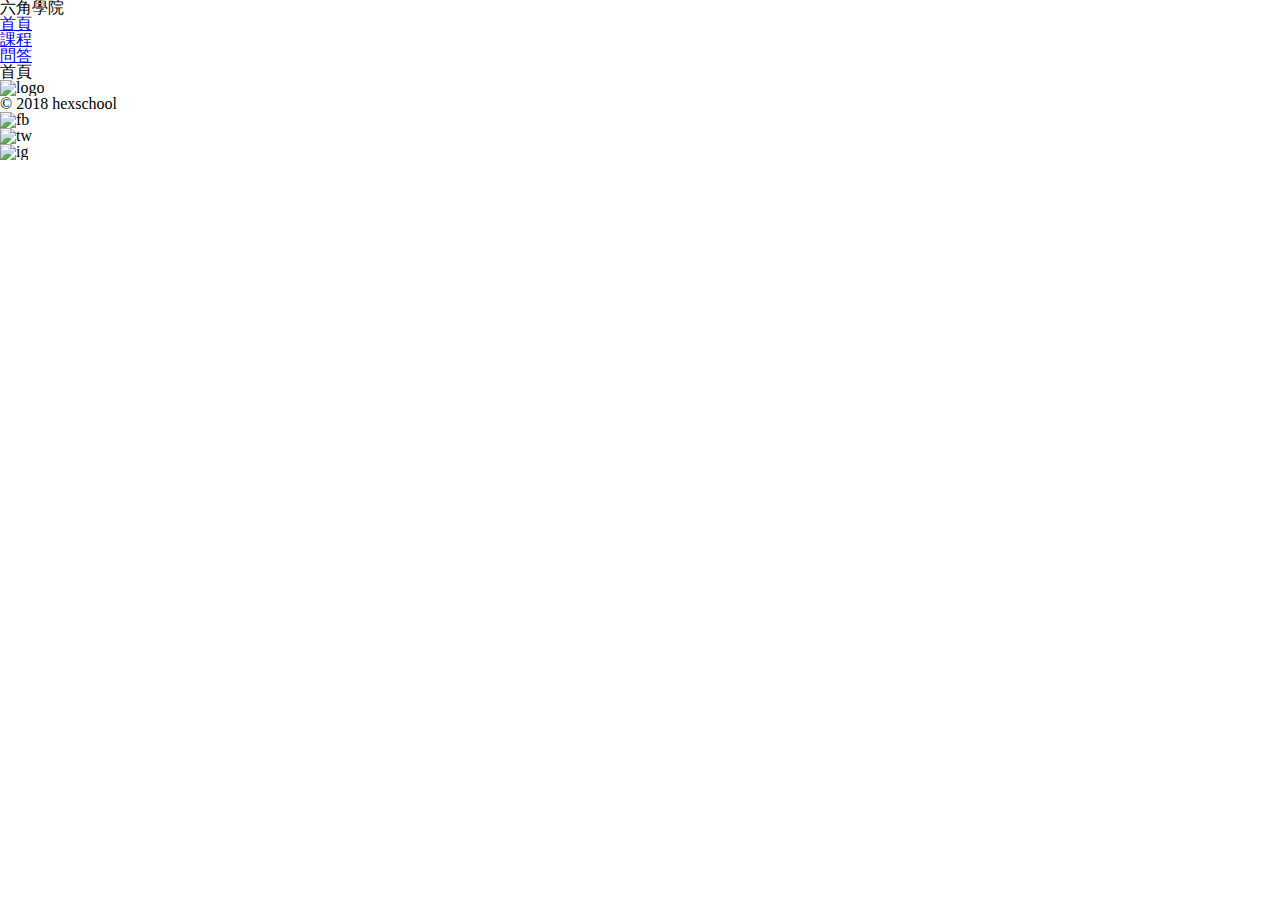
==== index.html @ e538d42d "Update index.html" ====
<!DOCTYPE html>
<html lang="en">
<head>
    <meta charset="UTF-8">
    <meta http-equiv="X-UA-Compatible" content="IE=edge">
    <meta name="viewport" content="width=device-width, initial-scale=1.0">
    <meta name="description" content="六角學院，從無到有學會網頁設計">
    <title>六角學院</title>
    <link rel="shortcut icon" href="https://lifaa12.github.io/html-css-2/favicon.ico">
    <link rel="stylesheet" href="css/style.css">
</head>
<body>
    <div class="wrap">
        <div class="navbar">
            <h1>六角學院</h1>
            <ul class="menu">
                <li><a href="index.html">首頁</a></li>
                <li><a href="course.html">課程</a></li>
                <li><a href="faq.html">問答</a></li>
            </ul>
        </div>
        首頁
        <div class="footer">
            <div class="footerlogo">
                <img src="https://raw.githubusercontent.com/hexschool/HTMLHWSource/master/mutiplePage/logo.png" alt="logo">
                <p>© 2018 hexschool</p>    
            </div>
            <ul class="footericon">
                <li><img src="https://raw.githubusercontent.com/hexschool/HTMLHWSource/master/mutiplePage/fb.png" alt="fb"></li>
                <li><img src="https://raw.githubusercontent.com/hexschool/HTMLHWSource/master/mutiplePage/tw.png" alt="tw"></li>
                <li><img src="https://raw.githubusercontent.com/hexschool/HTMLHWSource/master/mutiplePage/ig.png" alt="ig"></li>
            </ul>
        </div>
    </div>
</body>
</html>
---- css/style.css ----
/* css reset */
/* http://meyerweb.com/eric/tools/css/reset/ 
   v2.0 | 20110126
   License: none (public domain)
*/

html, body, div, span, applet, object, iframe,
h1, h2, h3, h4, h5, h6, p, blockquote, pre,
a, abbr, acronym, address, big, cite, code,
del, dfn, em, img, ins, kbd, q, s, samp,
small, strike, strong, sub, sup, tt, var,
b, u, i, center,
dl, dt, dd, ol, ul, li,
fieldset, form, label, legend,
table, caption, tbody, tfoot, thead, tr, th, td,
article, aside, canvas, details, embed, 
figure, figcaption, footer, header, hgroup, 
menu, nav, output, ruby, section, summary,
time, mark, audio, video {
	margin: 0;
	padding: 0;
	border: 0;
	font-size: 100%;
	font: inherit;
	vertical-align: baseline;
}
/* HTML5 display-role reset for older browsers */
article, aside, details, figcaption, figure, 
footer, header, hgroup, menu, nav, section {
	display: block;
}
body {
	line-height: 1;
}
ol, ul {
	list-style: none;
}
blockquote, q {
	quotes: none;
}
blockquote:before, blockquote:after,
q:before, q:after {
	content: '';
	content: none;
}
table {
	border-collapse: collapse;
	border-spacing: 0;
}
/* layout */
*,*:before,*:after{
    box-sizing: border-box;
  }
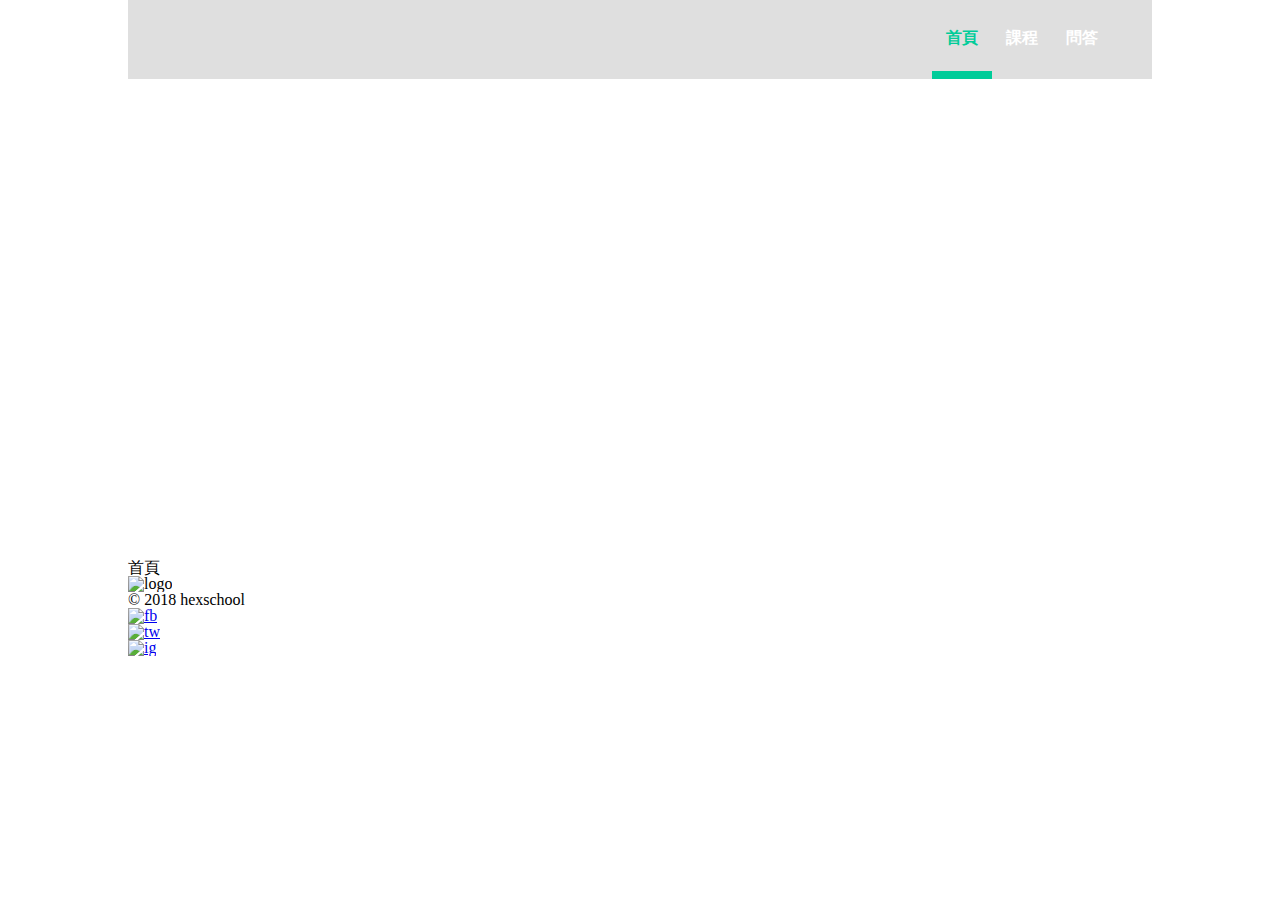
==== commit e4821351: "navbar" ====
--- a/index.html
+++ b/index.html
@@ -6,18 +6,20 @@
     <meta name="viewport" content="width=device-width, initial-scale=1.0">
     <meta name="description" content="六角學院，從無到有學會網頁設計">
     <title>六角學院</title>
-    <link rel="shortcut icon" href="https://lifaa12.github.io/html-css-2/favicon.ico">
+    <link rel="shortcut icon" href="./img/favicon.ico">
     <link rel="stylesheet" href="css/style.css">
 </head>
 <body>
     <div class="wrap">
-        <div class="navbar">
-            <h1>六角學院</h1>
-            <ul class="menu">
-                <li><a href="index.html">首頁</a></li>
-                <li><a href="course.html">課程</a></li>
-                <li><a href="faq.html">問答</a></li>
-            </ul>
+        <div class="h-banner">
+            <div class="navbar">
+                <h1><a href="index.html">六角學院</a></h1>
+                <ul class="menu">
+                    <li class="m-color"><a href="index.html">首頁</a></li>
+                    <li><a href="course.html">課程</a></li>
+                    <li><a href="faq.html">問答</a></li>
+                </ul>
+            </div>
         </div>
         首頁
         <div class="footer">
@@ -26,9 +28,9 @@
                 <p>© 2018 hexschool</p>    
             </div>
             <ul class="footericon">
-                <li><img src="https://raw.githubusercontent.com/hexschool/HTMLHWSource/master/mutiplePage/fb.png" alt="fb"></li>
-                <li><img src="https://raw.githubusercontent.com/hexschool/HTMLHWSource/master/mutiplePage/tw.png" alt="tw"></li>
-                <li><img src="https://raw.githubusercontent.com/hexschool/HTMLHWSource/master/mutiplePage/ig.png" alt="ig"></li>
+                <li><a href="https://zh-tw.facebook.com/" target="_blank"><img src="https://raw.githubusercontent.com/hexschool/HTMLHWSource/master/mutiplePage/fb.png" alt="fb"></a></li>
+                <li><a href="https://twitter.com/?lang=zh-Hant" target="_blank"><img src="https://raw.githubusercontent.com/hexschool/HTMLHWSource/master/mutiplePage/tw.png" alt="tw"></a></li>
+                <li><a href="https://www.instagram.com/" target="_blank"><img src="https://raw.githubusercontent.com/hexschool/HTMLHWSource/master/mutiplePage/ig.png" alt="ig"></a></li>
             </ul>
         </div>
     </div>
--- a/css/style.css
+++ b/css/style.css
@@ -51,3 +51,66 @@
 *,*:before,*:after{
     box-sizing: border-box;
   }
+.wrap{
+	width: 1024px;
+	margin: 0 auto;
+}
+.navbar{
+	display: flex;
+	justify-content: space-between;
+	padding: 20px 40px 0px 40px;
+	background: #99999950;
+}
+.navbar h1 a{
+	display: block;
+	background-image: url(https://raw.githubusercontent.com/hexschool/HTMLHWSource/master/mutiplePage/logo.png);
+	width: 182px;
+	height: 36px;
+	text-indent: 101%;
+	overflow: hidden;
+	white-space: nowrap;
+}
+.menu{
+	display: flex;
+}
+.menu li a{
+	display: block;
+	width: 60px;
+	padding-top: 10px;
+	padding-bottom: 25px;
+	color: #fff;
+	text-decoration: none;
+	font-weight: bold;
+	border-bottom: 8px solid transparent;
+	text-align: center;
+}
+.menu li a:hover{
+	color: #00cc99;
+}
+.menu .m-color a{
+	color: #00cc99;
+	border-bottom: 8px solid #00cc99;
+}
+
+
+/* index */
+.h-banner{
+	width: 1024px;
+	height: 560px;
+	background-image: url(https://raw.githubusercontent.com/hexschool/HTMLHWSource/master/mutiplePage/bg_index.png);
+}
+
+
+/* course */
+.c-banner{
+	width: 1024px;
+	height: 560px;
+	background-image: url(https://raw.githubusercontent.com/hexschool/HTMLHWSource/master/mutiplePage/bg_course.png);
+}
+
+/* faq */
+.f-banner{
+	width: 1024px;
+	height: 560px;
+	background-image: url(https://raw.githubusercontent.com/hexschool/HTMLHWSource/master/mutiplePage/bg_QA.png);
+}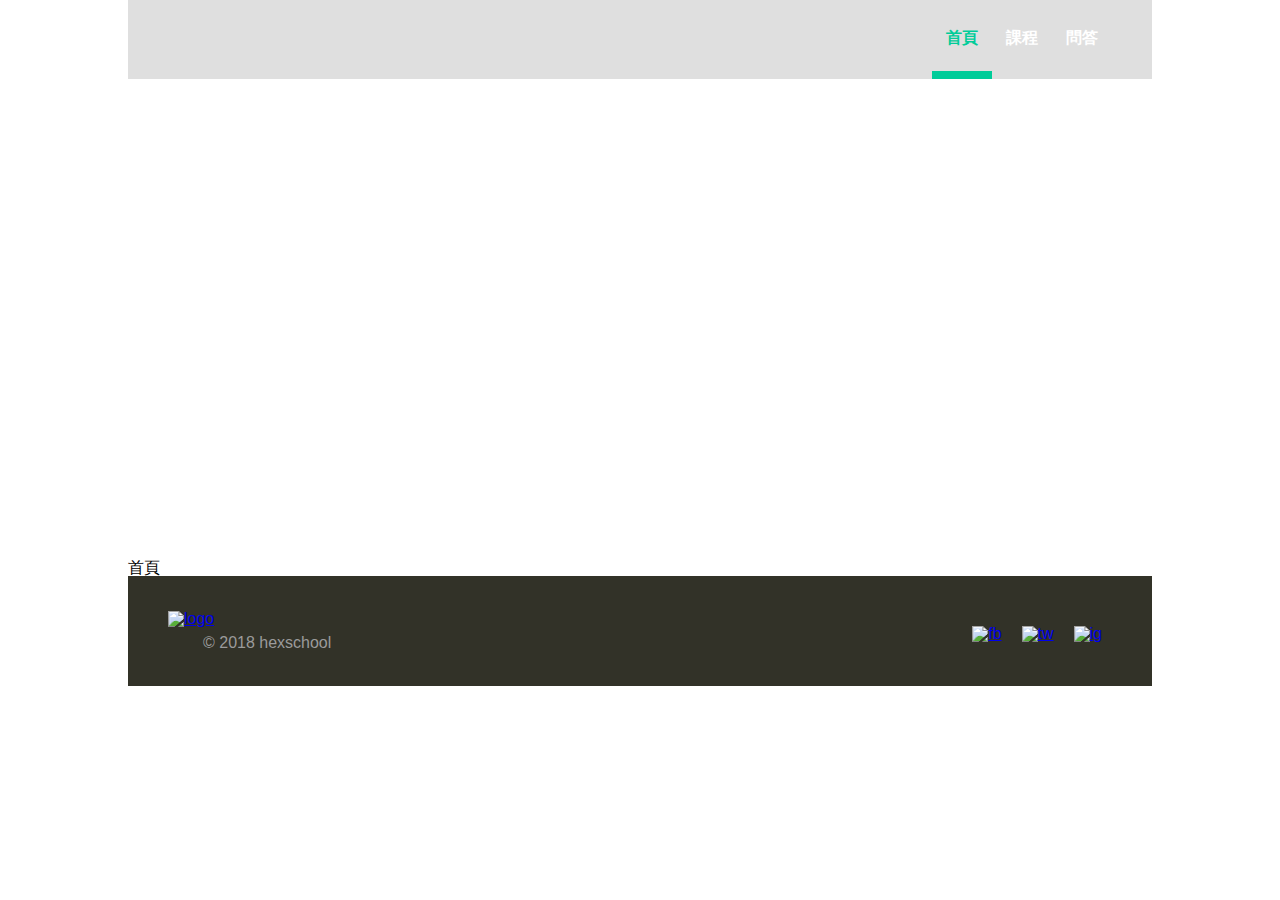
==== commit d7fe2034: "footer" ====
--- a/index.html
+++ b/index.html
@@ -24,7 +24,7 @@
         首頁
         <div class="footer">
             <div class="footerlogo">
-                <img src="https://raw.githubusercontent.com/hexschool/HTMLHWSource/master/mutiplePage/logo.png" alt="logo">
+                <a href="index.html"><img src="https://raw.githubusercontent.com/hexschool/HTMLHWSource/master/mutiplePage/logo.png" alt="logo"></a>
                 <p>© 2018 hexschool</p>    
             </div>
             <ul class="footericon">
--- a/css/style.css
+++ b/css/style.css
@@ -51,6 +51,9 @@
 *,*:before,*:after{
     box-sizing: border-box;
   }
+body{
+	font-family: sans-serif;
+}
 .wrap{
 	width: 1024px;
 	margin: 0 auto;
@@ -91,8 +94,28 @@
 	color: #00cc99;
 	border-bottom: 8px solid #00cc99;
 }
-
-
+.footer{
+	display: flex;
+	justify-content: space-between;
+	background: #323228;
+	padding: 35px 40px;
+}
+.footerlogo p{
+	color: #9b9b9b;
+	margin-top: 8px;
+	margin-left: 35px;
+}
+.footericon{
+	display: flex;
+	margin-top: 15px;
+}
+.footericon li{
+	margin-left: 10px;
+	margin-right: 10px;
+}
+.footericon li:hover{
+	transform: scale(1.05);
+}
 /* index */
 .h-banner{
 	width: 1024px;
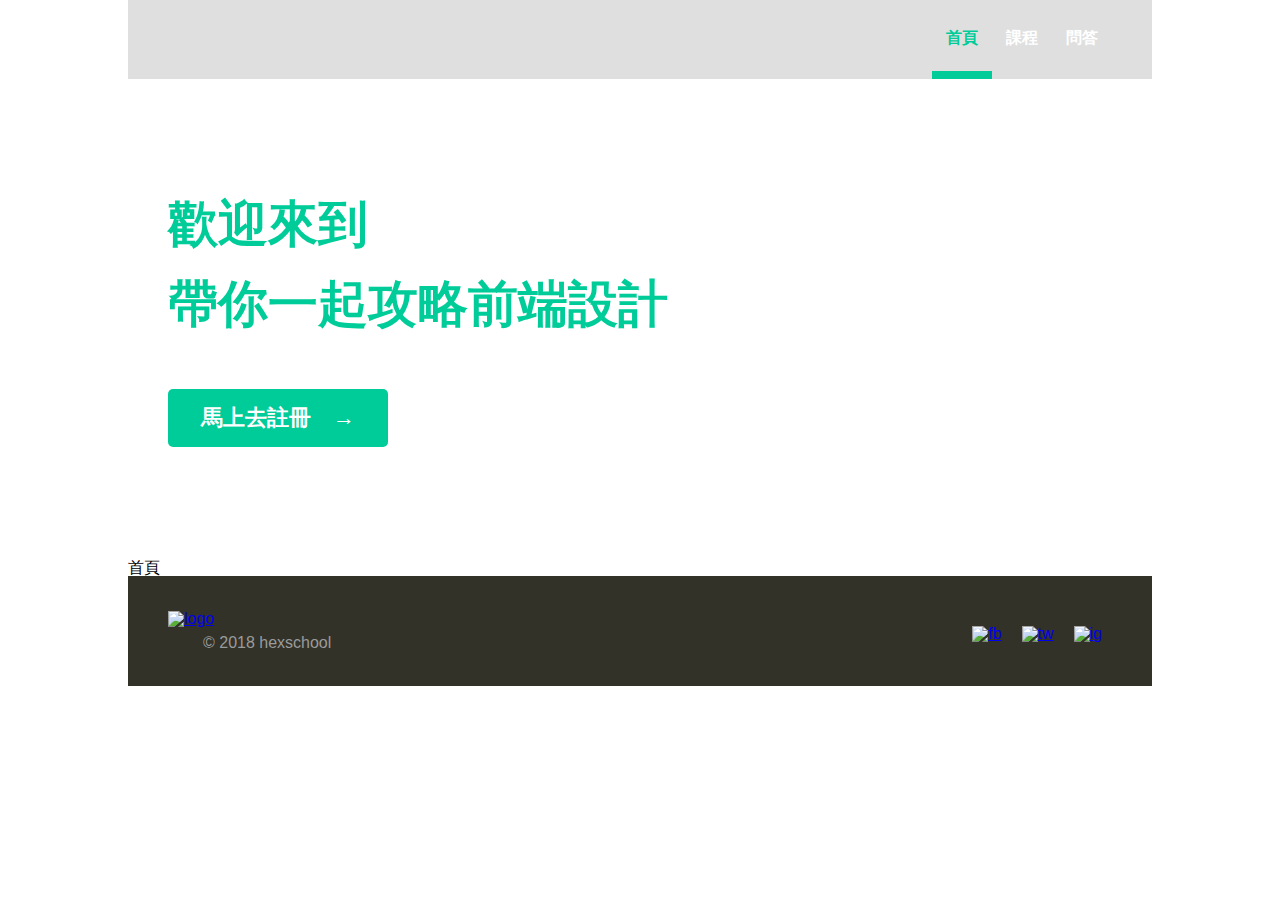
==== commit 381c79f2: "index-banner" ====
--- a/index.html
+++ b/index.html
@@ -11,7 +11,7 @@
 </head>
 <body>
     <div class="wrap">
-        <div class="h-banner">
+        <div class="i-banner">
             <div class="navbar">
                 <h1><a href="index.html">六角學院</a></h1>
                 <ul class="menu">
@@ -19,6 +19,10 @@
                     <li><a href="course.html">課程</a></li>
                     <li><a href="faq.html">問答</a></li>
                 </ul>
+            </div>
+            <div class="i-banner-text">
+                <h2>歡迎來到<span class="i-banner-tc">六角學院</span><br>帶你一起攻略前端設計</h2>
+                <a href="https://www.hexschool.com/courses/?category=all-courses" target="_blank" class="i-banner-btn">馬上去註冊&emsp;→</a>
             </div>
         </div>
         首頁
--- a/css/style.css
+++ b/css/style.css
@@ -114,16 +114,41 @@
 	margin-right: 10px;
 }
 .footericon li:hover{
-	transform: scale(1.05);
+	transform: scale(1.1);
 }
 /* index */
-.h-banner{
+.i-banner{
 	width: 1024px;
 	height: 560px;
 	background-image: url(https://raw.githubusercontent.com/hexschool/HTMLHWSource/master/mutiplePage/bg_index.png);
 }
-
-
+.i-banner-text{
+	margin: 105px;
+	margin-left: 40px;
+}
+.i-banner-text h2{
+	font-size: 50px;
+	line-height: 80px;
+	color: #00cc99;
+	font-weight: bold;
+	margin-bottom: 45px;
+}
+.i-banner-tc{
+	color: #fff;
+}
+.i-banner-btn{
+	display: block;
+	width: 220px;
+	text-align: center;
+	padding-top: 18px;
+	padding-bottom: 18px;
+	text-decoration: none;
+	font-size: 22px;
+	font-weight: bold;
+	color: #fff;
+	background: #00cc99;
+	border-radius: 5px;
+}
 /* course */
 .c-banner{
 	width: 1024px;
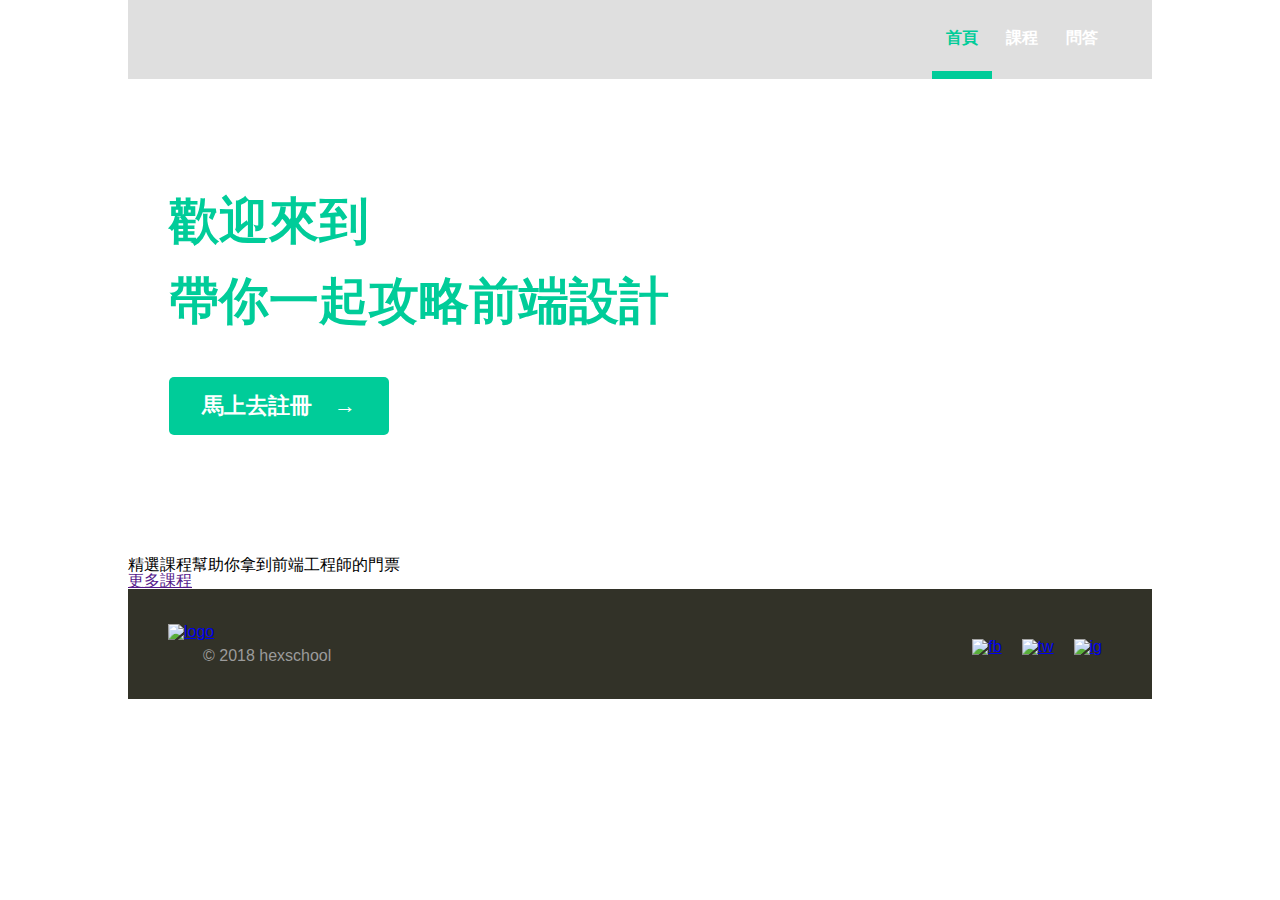
==== commit 0c80a571: "rwd環境建置" ====
--- a/index.html
+++ b/index.html
@@ -3,7 +3,7 @@
 <head>
     <meta charset="UTF-8">
     <meta http-equiv="X-UA-Compatible" content="IE=edge">
-    <meta name="viewport" content="width=device-width, initial-scale=1.0">
+    <meta name="viewport" content="width=device-width, initial-scale=1.0" />
     <meta name="description" content="六角學院，從無到有學會網頁設計">
     <title>六角學院</title>
     <link rel="shortcut icon" href="./img/favicon.ico">
@@ -25,7 +25,13 @@
                 <a href="https://www.hexschool.com/courses/?category=all-courses" target="_blank" class="i-banner-btn">馬上去註冊&emsp;→</a>
             </div>
         </div>
-        首頁
+        <div class="course-title">
+            <h2>精選課程<span class="course-title-2">幫助你拿到前端工程師的門票</span></h2>
+            <a href="">更多課程</a>
+        </div>
+        <div class="course">
+            
+        </div>
         <div class="footer">
             <div class="footerlogo">
                 <a href="index.html"><img src="https://raw.githubusercontent.com/hexschool/HTMLHWSource/master/mutiplePage/logo.png" alt="logo"></a>
--- a/css/style.css
+++ b/css/style.css
@@ -47,6 +47,10 @@
 	border-collapse: collapse;
 	border-spacing: 0;
 }
+img{
+	max-width: 100%;
+	height: auto;
+}
 /* layout */
 *,*:before,*:after{
     box-sizing: border-box;
@@ -55,7 +59,7 @@
 	font-family: sans-serif;
 }
 .wrap{
-	width: 1024px;
+	max-width: 1024px;
 	margin: 0 auto;
 }
 .navbar{
@@ -118,20 +122,22 @@
 }
 /* index */
 .i-banner{
-	width: 1024px;
-	height: 560px;
+	max-width: 1024px;
 	background-image: url(https://raw.githubusercontent.com/hexschool/HTMLHWSource/master/mutiplePage/bg_index.png);
+	background-size: cover;
+	background-repeat: no-repeat;
+	margin-bottom: 10px;
+	padding-bottom: 1%;
 }
 .i-banner-text{
-	margin: 105px;
-	margin-left: 40px;
+	margin: 10% 10% 10% 4%;
 }
 .i-banner-text h2{
 	font-size: 50px;
 	line-height: 80px;
 	color: #00cc99;
 	font-weight: bold;
-	margin-bottom: 45px;
+	margin-bottom: 4%;
 }
 .i-banner-tc{
 	color: #fff;
@@ -149,16 +155,48 @@
 	background: #00cc99;
 	border-radius: 5px;
 }
+@media (max-width: 768px){
+	.i-banner-text h2{
+		font-size: 30px;
+		line-height: 60px;
+	}
+	.i-banner-btn{
+		font-size: 18px;
+		width: 190px;
+		padding-top: 15px;
+		padding-bottom: 15px;
+	}
+}
+/* @media (max-width: 430px){
+	.i-banner-text h2{
+		font-size: 30px;
+		line-height: 60px;
+	}
+	.i-banner-btn{
+		font-size: 18px;
+		width: 190px;
+		padding-top: 15px;
+		padding-bottom: 15px;
+	}
+} */
 /* course */
 .c-banner{
-	width: 1024px;
+	max-width: 1024px;
 	height: 560px;
 	background-image: url(https://raw.githubusercontent.com/hexschool/HTMLHWSource/master/mutiplePage/bg_course.png);
+	background-size: cover;
+	background-repeat: no-repeat;
+	margin-bottom: 10px;
+	padding-bottom: 1%;
 }
 
 /* faq */
 .f-banner{
-	width: 1024px;
+	max-width: 1024px;
 	height: 560px;
 	background-image: url(https://raw.githubusercontent.com/hexschool/HTMLHWSource/master/mutiplePage/bg_QA.png);
+	background-size: cover;
+	background-repeat: no-repeat;
+	margin-bottom: 10px;
+	padding-bottom: 1%;
 }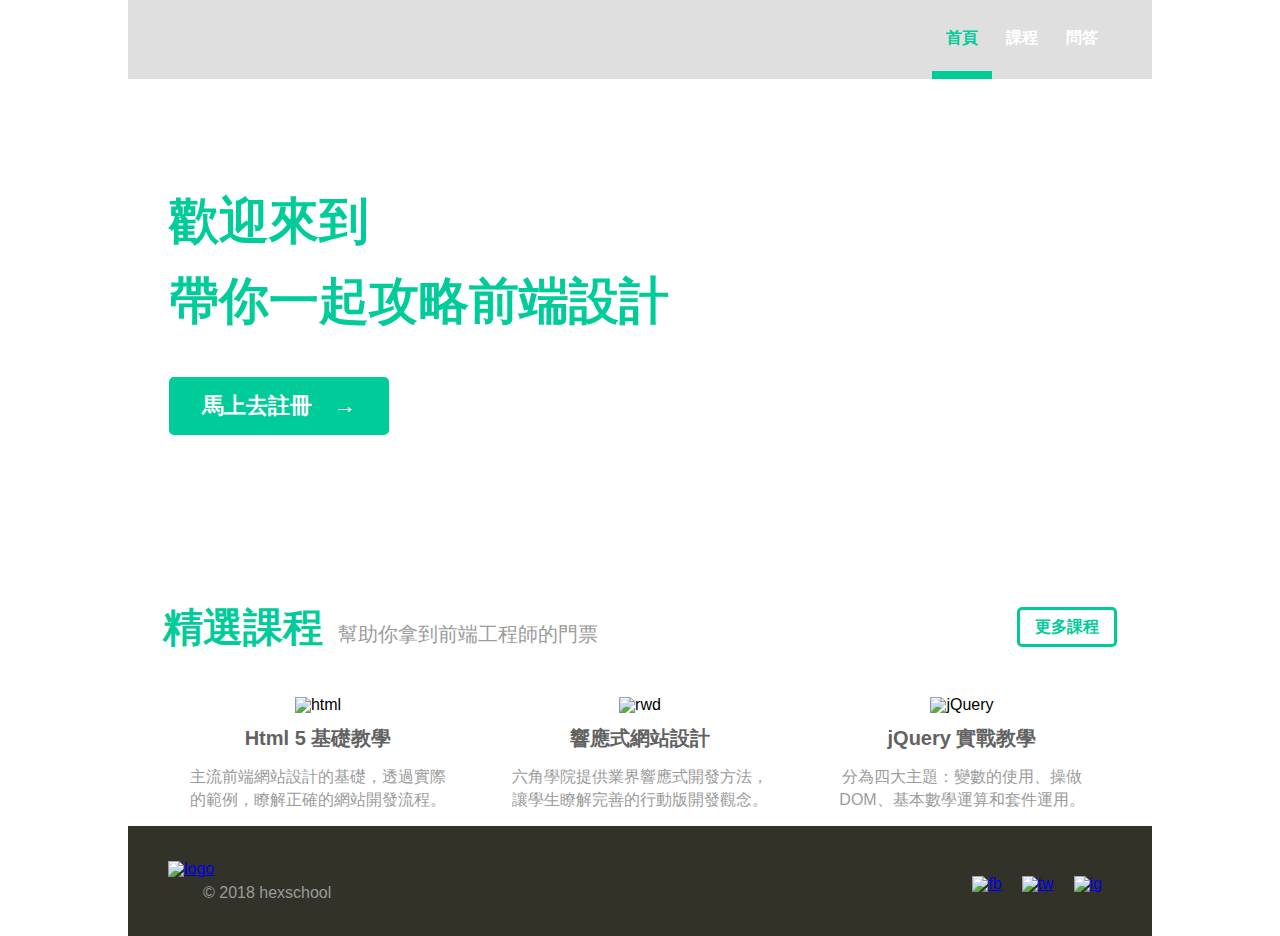
==== commit 389529cb: "course" ====
--- a/index.html
+++ b/index.html
@@ -25,12 +25,28 @@
                 <a href="https://www.hexschool.com/courses/?category=all-courses" target="_blank" class="i-banner-btn">馬上去註冊&emsp;→</a>
             </div>
         </div>
-        <div class="course-title">
-            <h2>精選課程<span class="course-title-2">幫助你拿到前端工程師的門票</span></h2>
-            <a href="">更多課程</a>
-        </div>
         <div class="course">
-            
+            <div class="course-title">
+                <h2>精選課程<span class="course-title-2">幫助你拿到前端工程師的門票</span></h2>
+                <a href="https://www.hexschool.com/courses/?category=all-courses">更多課程</a>
+            </div>
+            <ul class="course-item">
+                <li>
+                    <img src="https://raw.githubusercontent.com/hexschool/HTMLHWSource/master/mutiplePage/html5.png" alt="html">
+                    <h3>Html 5 基礎教學</h3>
+                    <p>主流前端網站設計的基礎，透過實際的範例，瞭解正確的網站開發流程。</p>
+                </li>
+                <li>
+                    <img src="https://raw.githubusercontent.com/hexschool/HTMLHWSource/master/mutiplePage/rwd.png" alt="rwd">
+                    <h3>響應式網站設計</h3>
+                    <p>六角學院提供業界響應式開發方法，讓學生瞭解完善的行動版開發觀念。</p>
+                </li>
+                <li>
+                    <img src="https://raw.githubusercontent.com/hexschool/HTMLHWSource/master/mutiplePage/jQuery.png" alt="jQuery">
+                    <h3>jQuery 實戰教學</h3>
+                    <p>分為四大主題：變數的使用、操做DOM、基本數學運算和套件運用。</p>
+                </li>
+            </ul>
         </div>
         <div class="footer">
             <div class="footerlogo">
--- a/css/style.css
+++ b/css/style.css
@@ -122,11 +122,12 @@
 }
 /* index */
 .i-banner{
-	max-width: 1024px;
+	/* max-width: 1024px; */
+	/* width: 100%; */
 	background-image: url(https://raw.githubusercontent.com/hexschool/HTMLHWSource/master/mutiplePage/bg_index.png);
 	background-size: cover;
 	background-repeat: no-repeat;
-	margin-bottom: 10px;
+	margin-bottom: 60px;
 	padding-bottom: 1%;
 }
 .i-banner-text{
@@ -179,9 +180,61 @@
 		padding-bottom: 15px;
 	}
 } */
+.course{
+	padding-left: 35px;
+	padding-right: 35px;
+}
+.course-title{
+	display: flex;
+	justify-content: space-between;
+}
+.course-title h2{
+	font-size: 40px;
+	color: #00cc99;
+	font-weight: bold;
+}
+.course-title a{
+	display: flex;
+	text-decoration: none;
+	color: #00cc99;
+	padding: 7px 15px;
+	border: 3px solid #00cc99;
+	border-radius: 5px;
+	font-weight: bold;
+	align-items: center;
+}
+.course-title-2{
+	font-size: 20px;
+	color: #9b9b9b;
+	font-weight: normal;
+	margin-left: 15px;
+}
+.course-item{
+	display: flex;
+	justify-content: space-between;
+	margin-top: 35px;
+}
+.course-item li{
+	text-align: center;
+	width: 310px;
+	padding: 15px 25px;
+}
+.course-item h3{
+	font-size: 20px;
+	color: #626262;
+	margin-top: 15px;
+	margin-bottom: 17px;
+	font-weight: bold;
+}
+.course-item p{
+	color: #9b9b9b;
+	line-height: 23px;
+}
+
+
 /* course */
 .c-banner{
-	max-width: 1024px;
+	/* max-width: 1024px; */
 	height: 560px;
 	background-image: url(https://raw.githubusercontent.com/hexschool/HTMLHWSource/master/mutiplePage/bg_course.png);
 	background-size: cover;
@@ -192,7 +245,7 @@
 
 /* faq */
 .f-banner{
-	max-width: 1024px;
+	/* max-width: 1024px; */
 	height: 560px;
 	background-image: url(https://raw.githubusercontent.com/hexschool/HTMLHWSource/master/mutiplePage/bg_QA.png);
 	background-size: cover;
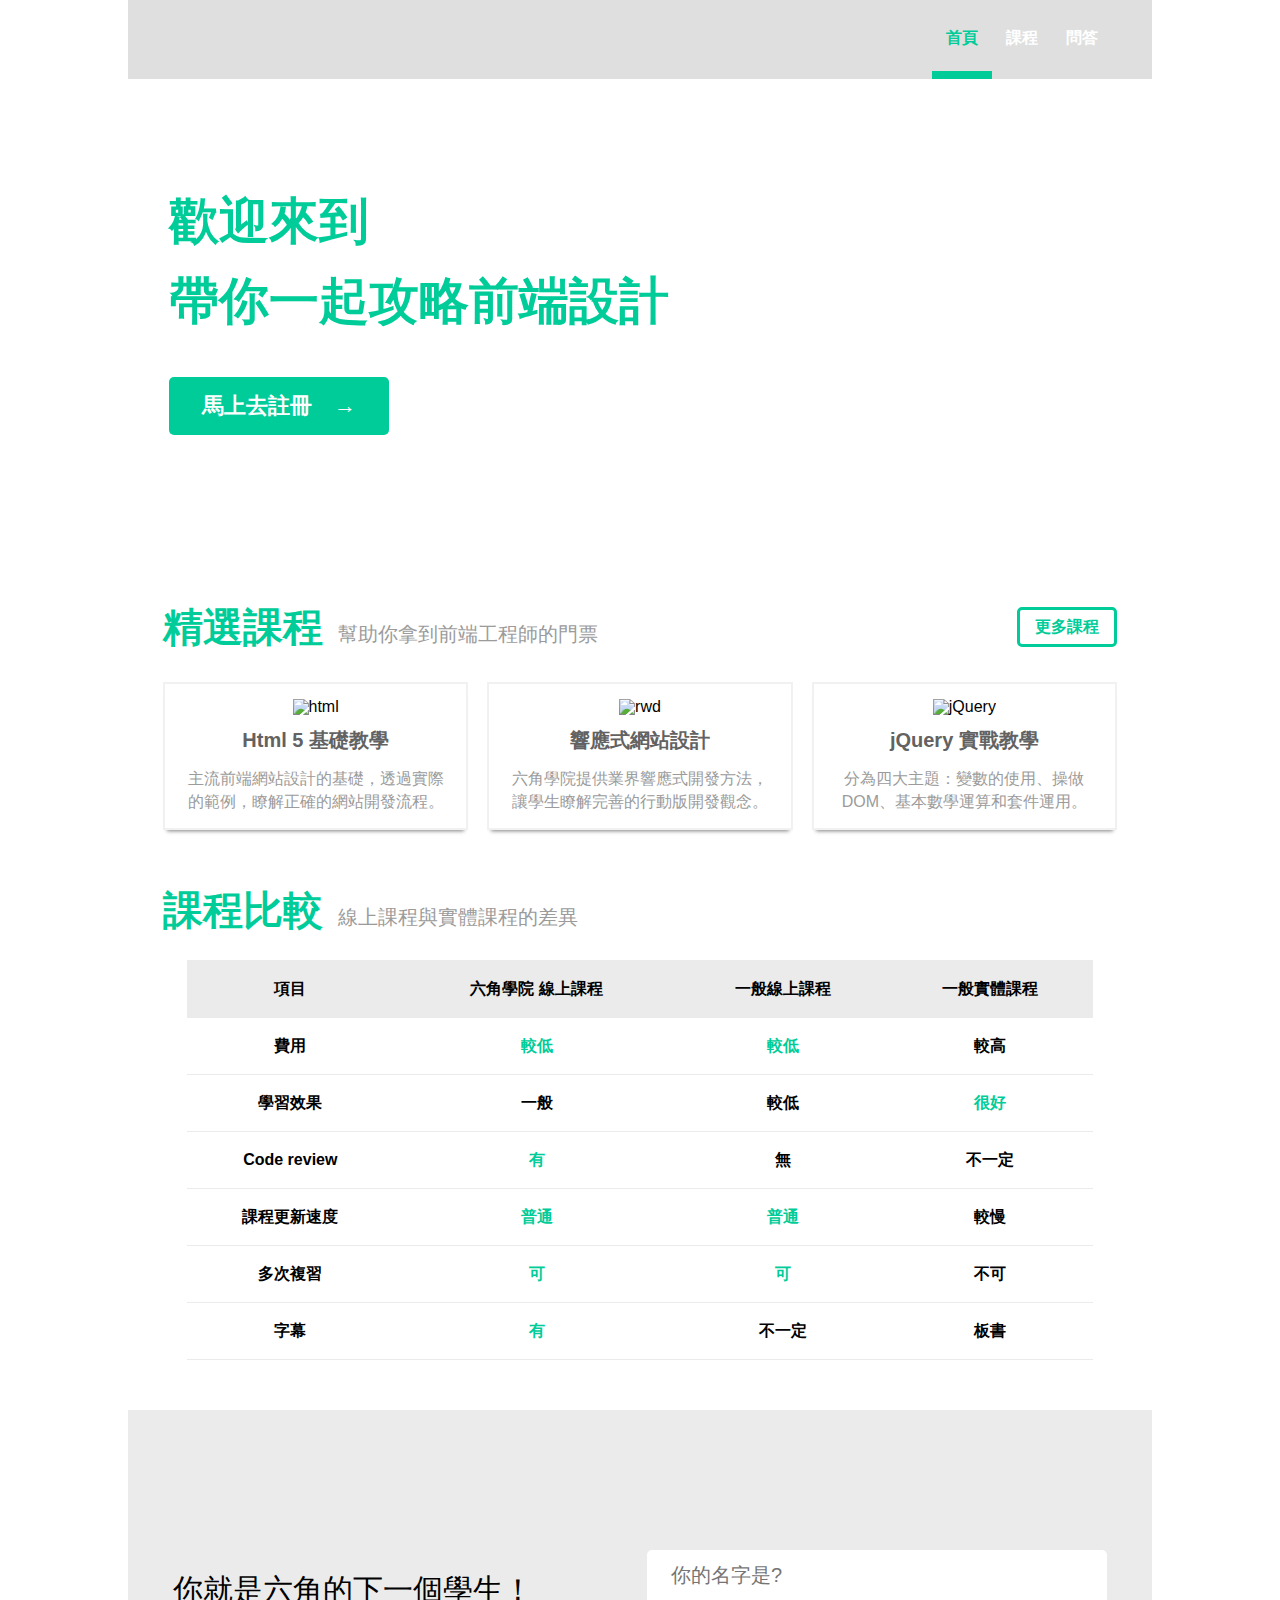
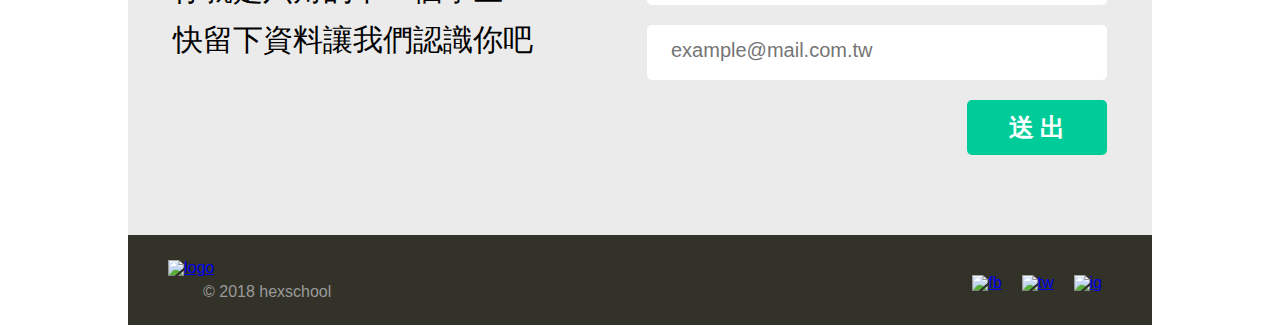
==== commit c9473ab3: "index-finish" ====
--- a/index.html
+++ b/index.html
@@ -48,6 +48,63 @@
                 </li>
             </ul>
         </div>
+        <div class="compare">
+            <h2>課程比較<span class="compare-title-2">線上課程與實體課程的差異</span></h2>
+            <table class="compare-table">
+                <tr>
+                    <th>項目</th>
+                    <th>六角學院 線上課程</th>
+                    <th>一般線上課程</th>
+                    <th>一般實體課程</th>
+                </tr>
+                <tr>
+                    <td>費用</td>
+                    <td class="color-g">較低</td>
+                    <td class="color-g">較低</td>
+                    <td>較高</td>
+                </tr>
+                <tr>
+                    <td>學習效果</td>
+                    <td>一般</td>
+                    <td>較低</td>
+                    <td class="color-g">很好</td>
+                </tr>
+                <tr>
+                    <td>Code review</td>
+                    <td class="color-g">有</td>
+                    <td>無</td>
+                    <td>不一定</td>
+                </tr>
+                <tr>
+                    <td>課程更新速度</td>
+                    <td class="color-g">普通</td>
+                    <td class="color-g">普通</td>
+                    <td>較慢</td>
+                </tr>
+                <tr>
+                    <td>多次複習</td>
+                    <td class="color-g">可</td>
+                    <td class="color-g">可</td>
+                    <td>不可</td>
+                </tr>
+                <tr>
+                    <td>字幕</td>
+                    <td class="color-g">有</td>
+                    <td>不一定</td>
+                    <td>板書</td>
+                </tr>
+            </table>
+        </div>
+        <div class="i-form">
+            <h2>你就是六角的下一個學生！<br>快留下資料讓我們認識你吧</h2>
+            <form action="index.html">
+                <input type="text" name="name" placeholder="你的名字是?">
+                <input type="email" name="email" placeholder="example@mail.com.tw">
+                <div class="i-form-btn">
+                    <input type="submit" value="送&nbsp;出">
+                </div>
+            </form>
+        </div>
         <div class="footer">
             <div class="footerlogo">
                 <a href="index.html"><img src="https://raw.githubusercontent.com/hexschool/HTMLHWSource/master/mutiplePage/logo.png" alt="logo"></a>
--- a/css/style.css
+++ b/css/style.css
@@ -102,7 +102,7 @@
 	display: flex;
 	justify-content: space-between;
 	background: #323228;
-	padding: 35px 40px;
+	padding: 25px 40px;
 }
 .footerlogo p{
 	color: #9b9b9b;
@@ -120,10 +120,23 @@
 .footericon li:hover{
 	transform: scale(1.1);
 }
+@media (max-width: 430px){
+	.navbar{
+		padding: 20px 10px 0px 10px;
+	}	
+	.menu li a{
+		border-bottom: 4px solid transparent;
+	}
+	.menu .m-color a{
+		color: #00cc99;
+		border-bottom: 4px solid #00cc99;
+	}
+	.footer{
+		padding: 25px 10px;
+	}
+}
 /* index */
 .i-banner{
-	/* max-width: 1024px; */
-	/* width: 100%; */
 	background-image: url(https://raw.githubusercontent.com/hexschool/HTMLHWSource/master/mutiplePage/bg_index.png);
 	background-size: cover;
 	background-repeat: no-repeat;
@@ -156,6 +169,150 @@
 	background: #00cc99;
 	border-radius: 5px;
 }
+.i-banner-btn:hover{
+	transform: scale(1.1);
+}
+.course{
+	padding-left: 35px;
+	padding-right: 35px;
+}
+.course-title{
+	display: flex;
+	justify-content: space-between;
+}
+.course-title h2{
+	font-size: 40px;
+	color: #00cc99;
+	font-weight: bold;
+}
+.course-title a{
+	display: flex;
+	text-decoration: none;
+	color: #00cc99;
+	padding: 7px 15px;
+	border: 3px solid #00cc99;
+	border-radius: 5px;
+	font-weight: bold;
+	align-items: center;
+}
+.course-title a:hover{
+	background: #00cc99;
+	color: #fff;
+}
+.course-title-2{
+	font-size: 20px;
+	color: #9b9b9b;
+	font-weight: normal;
+	margin-left: 15px;
+}
+.course-item{
+	display: flex;
+	justify-content: space-between;
+	margin-top: 35px;
+	margin-bottom: 60px;
+}
+.course-item li{
+	text-align: center;
+	width: 32%;
+	padding: 15px 20px;
+	border: 2px solid #f1f1f1;
+	box-shadow: 0px 5px 4px -4px gray;
+}
+.course-item li:hover{
+	box-shadow: 0px 0px 10px gray;
+}
+.course-item h3{
+	font-size: 20px;
+	color: #626262;
+	margin-top: 15px;
+	margin-bottom: 17px;
+	font-weight: bold;
+}
+.course-item p{
+	color: #9b9b9b;
+	line-height: 23px;
+}
+.compare{
+	padding-left: 35px;
+	padding-right: 35px;
+}
+.compare h2{
+	font-size: 40px;
+	color: #00cc99;
+	font-weight: bold;
+}
+.compare-title-2{
+	font-size: 20px;
+	color: #9b9b9b;
+	font-weight: normal;
+	margin-left: 15px;
+}
+.compare-table{
+	font-weight: bold;
+	text-align: center;
+	margin: 30px auto;
+	width: 95%;
+}
+.compare-table th, td{
+	padding: 20px 1% 20px 1%;
+}
+.compare-table th{
+	border-top: 1px solid #ebebeb;
+	border-bottom: 1px solid #ebebeb;
+	background: #ebebeb;
+}
+.compare-table td{
+    border-bottom: 1px solid #ebebeb;
+}
+.compare-table .color-g{
+	color: #00cc99;
+}
+.compare-table tr:hover{
+	background: #ebebeb;
+}
+.i-form{
+	display: flex;
+	justify-content: space-between;
+	background: #ebebeb;
+	margin-top: 50px;
+	padding: 140px 45px 60px 45px;
+}
+.i-form h2{
+	font-size: 30px;
+	line-height: 50px;
+	margin-top: 15px;
+}
+.i-form input{
+	width: 460px;
+	height: 55px;
+	display: block;
+	margin-bottom: 20px;
+	border-color: transparent;
+	border-radius: 5px;
+}
+.i-form input:hover{
+	border-color: #00cc99;
+}
+.i-form input::-webkit-input-placeholder{
+	font-size: 20px;
+	padding-left: 20px;
+}
+.i-form-btn{
+	display: flex;
+	justify-content: flex-end;
+}
+.i-form-btn input{
+	width: 140px;
+	background: #00cc99;
+	cursor: pointer;
+	font-size: 25px;
+	color: #fff;
+	font-weight: bold;
+}
+.i-form-btn input:hover{
+	background: #05e2ab;
+	border-color: transparent;
+}
 @media (max-width: 768px){
 	.i-banner-text h2{
 		font-size: 30px;
@@ -167,71 +324,71 @@
 		padding-top: 15px;
 		padding-bottom: 15px;
 	}
-}
-/* @media (max-width: 430px){
+	.i-form h2{
+		font-size: 25px;
+		line-height: 40px;
+	}
+	.i-form input{
+		width: 300px;
+	}
+	.i-form-btn input{
+		width: 120px;
+	}
+}
+@media (max-width: 430px){
 	.i-banner-text h2{
-		font-size: 30px;
-		line-height: 60px;
+		font-size: 25px;
+		line-height: 40px;
 	}
 	.i-banner-btn{
-		font-size: 18px;
-		width: 190px;
+		font-size: 15px;
+		width: 140px;
 		padding-top: 15px;
 		padding-bottom: 15px;
 	}
-} */
-.course{
-	padding-left: 35px;
-	padding-right: 35px;
-}
-.course-title{
-	display: flex;
-	justify-content: space-between;
-}
-.course-title h2{
-	font-size: 40px;
-	color: #00cc99;
-	font-weight: bold;
-}
-.course-title a{
-	display: flex;
-	text-decoration: none;
-	color: #00cc99;
-	padding: 7px 15px;
-	border: 3px solid #00cc99;
-	border-radius: 5px;
-	font-weight: bold;
-	align-items: center;
-}
-.course-title-2{
-	font-size: 20px;
-	color: #9b9b9b;
-	font-weight: normal;
-	margin-left: 15px;
-}
-.course-item{
-	display: flex;
-	justify-content: space-between;
-	margin-top: 35px;
-}
-.course-item li{
-	text-align: center;
-	width: 310px;
-	padding: 15px 25px;
-}
-.course-item h3{
-	font-size: 20px;
-	color: #626262;
-	margin-top: 15px;
-	margin-bottom: 17px;
-	font-weight: bold;
-}
-.course-item p{
-	color: #9b9b9b;
-	line-height: 23px;
-}
-
-
+	.course-title{
+		display: block;
+	}
+	.course-title a{
+		width: 100px;
+		margin-top: 10px;
+		margin-left: 70%;
+	}
+	.course-title-2{
+		display: block;
+		margin-left: 0;
+		margin-top: 5px;
+	}
+	.course-item{
+		display: flex;
+		flex-direction: column;
+		align-items: center;
+		
+	}
+	.course-item li{
+		width: 90%;
+		margin-bottom: 20px;
+	}
+	.compare-title-2{
+		display: block;
+		margin-left: 0;
+		margin-top: 5px;
+	}
+	.compare-table{
+		font-size: 14px;
+	}
+	.i-form{
+		display: block;
+		padding-top: 40px;
+		padding-bottom: 40px;
+	}
+	.i-form h2{
+		margin-bottom: 20px;
+	}
+	.i-form-btn{
+		width: 300px;
+	}
+}
 /* course */
 .c-banner{
 	/* max-width: 1024px; */
